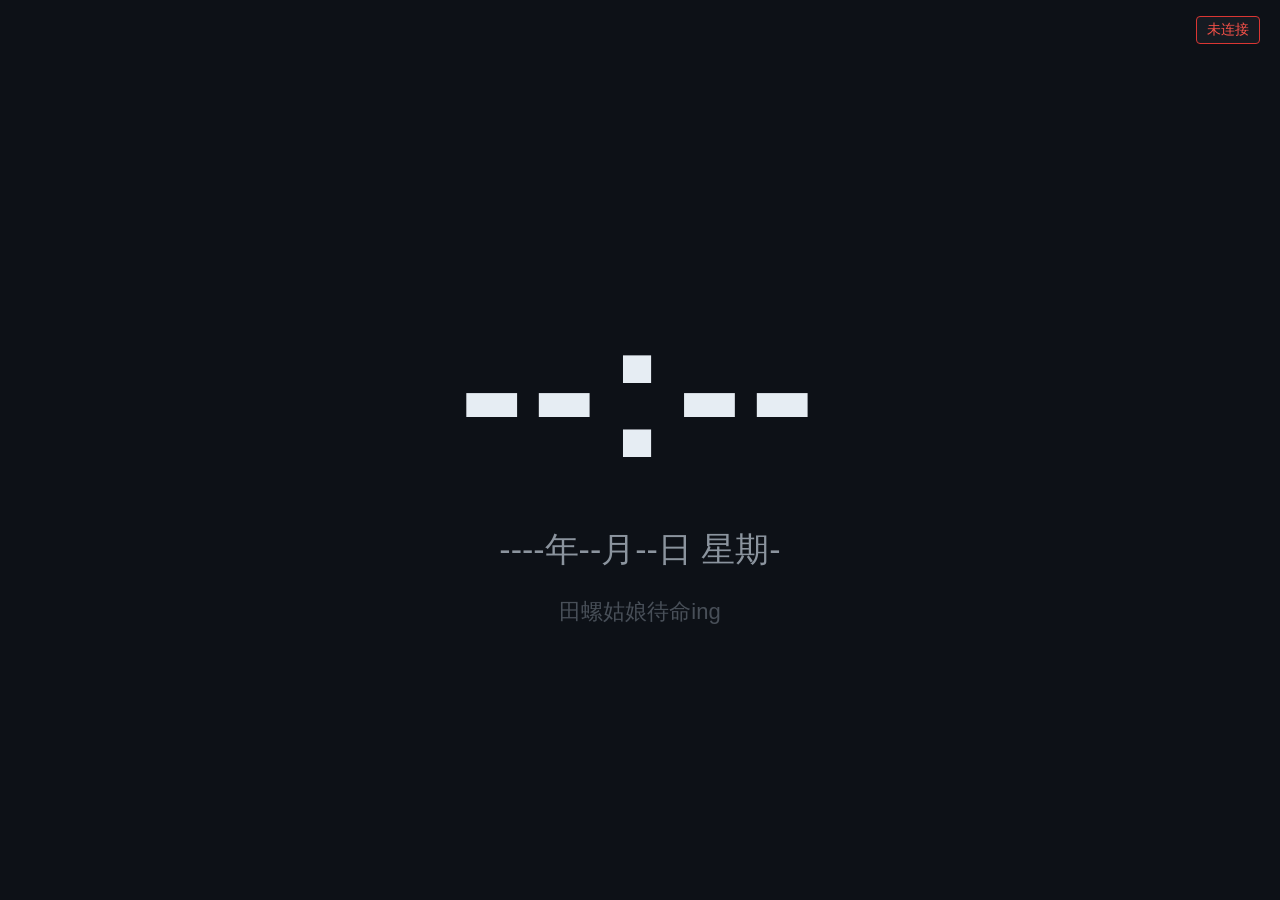
==== web/index.html @ 057d6fdc "fix(slots): 首次同步本地有页签时以本地为准发布——防假/旧快照覆盖真实状态（g版教训：测试快照曾冲掉kiosk 6槽变4槽）" ====
<!DOCTYPE html>
<html lang="zh-CN">
<head>
<meta charset="UTF-8">
<meta name="viewport" content="width=device-width, initial-scale=1.0">
<title>田螺姑娘</title>
<link rel="stylesheet" href="css/style.css?v=20261113h">
</head>
<body>
  <div id="status" class="badge badge-off">未连接</div>

  <!-- 待机时钟 -->
  <div id="view-clock" class="view">
    <div id="clock-time">--:--</div>
    <div id="clock-date">----年--月--日 星期-</div>
    <div id="clock-hint">田螺姑娘待命ing</div>
  </div>

  <!-- 卡片（fullscreen 或 banner 两种模式） -->
  <div id="view-card" class="view hidden">
    <div id="card-priority"></div>
    <div id="card-title"></div>
    <ul id="card-items"></ul>
  </div>

  <!-- 自定义网页（临时模态层，居中卡片；常驻页面请用 slot） -->
  <div id="view-html" class="view hidden">
    <div class="modal-mask"></div>
    <div class="temp-box">
      <iframe id="html-frame" sandbox="allow-scripts allow-same-origin" title="content"></iframe>
      <button id="temp-close" class="temp-close hidden" aria-label="关闭">×</button>
    </div>
  </div>

  <!-- 常驻页签 iframe 容器（slot 指令动态创建，各槽独立保活） -->
  <div id="slot-frames"></div>

  <!-- 图片（临时模态层，居中卡片） -->
  <div id="view-image" class="view hidden">
    <div class="modal-mask"></div>
    <div class="temp-box">
      <img id="image-img" alt="">
      <button id="temp-close-img" class="temp-close hidden" aria-label="关闭">×</button>
    </div>
  </div>

  <!-- 左侧页签栏（点按切换常驻槽） -->
  <div id="slot-bar" class="hidden">
    <div id="slot-list"></div>
  </div>

  <!-- 播报字幕条 -->
  <div id="speak-bar" class="hidden"><span id="speak-text"></span></div>

  <!-- 聆听提示条 -->
  <div id="listen-bar" class="hidden">🎙 我在听，请讲……<span id="listen-count"></span></div>

  <!-- 熄屏遮罩 -->
  <div id="off-overlay" class="hidden"></div>

  <script src="vendor/mqtt.min.js"></script>
  <script src="js/config.js"></script>
  <script src="js/app.js?v=20261113h"></script>
</body>
</html>
---- web/css/style.css ----
/* 田螺姑娘 kiosk 样式：弱机友好——无渐变动画开销、无图片资源、只用 transform/opacity */
* { margin: 0; padding: 0; box-sizing: border-box; }

html, body {
  width: 100%; height: 100%;
  background: #0d1117; color: #e6edf3;
  font-family: "PingFang SC", "Microsoft YaHei", "Noto Sans CJK SC", sans-serif;
  overflow: hidden;
  user-select: none;
}

.hidden { display: none !important; }

.view {
  position: absolute; inset: 0;
  display: flex; flex-direction: column;
  align-items: center; justify-content: center;
}

/* 连接徽标 */
.badge {
  position: absolute; top: 16px; right: 20px; z-index: 90;
  font-size: 14px; padding: 4px 10px; border-radius: 4px;
  color: #8b949e; background: #161b22; border: 1px solid #30363d;
}
.badge-on  { color: #3fb950; border-color: #238636; }
.badge-off { color: #f85149; border-color: #da3633; }

/* 待机时钟 */
#view-clock { gap: 24px; }
#clock-time { font-size: 200px; font-weight: 700; letter-spacing: 6px; font-variant-numeric: tabular-nums; }
#clock-date { font-size: 34px; color: #8b949e; }
#clock-hint { font-size: 22px; color: #484f58; }

/* 卡片 */
#view-card { background: #0d1117; padding: 60px; align-items: flex-start; }
#view-card.banner {
  inset: auto 0 0 0; height: 40%;
  background: #161b22; border-top: 4px solid #1f6feb;
  padding: 24px 40px; justify-content: flex-start;
}
#card-priority { display: none; }
#view-card.high #card-priority {
  display: block; font-size: 22px; color: #f85149; margin-bottom: 12px;
  font-weight: 700;
}
#card-title { font-size: 64px; font-weight: 700; margin-bottom: 36px; }
#view-card.banner #card-title { font-size: 36px; margin-bottom: 16px; }
#card-items { list-style: none; }
#card-items li {
  font-size: 40px; line-height: 1.9; color: #c9d1d9;
  padding-left: 36px; position: relative;
}
#card-items li::before { content: "◆"; position: absolute; left: 0; color: #1f6feb; }
#view-card.banner #card-items li { font-size: 26px; line-height: 1.7; }

/* 卡片上屏动效（只用 transform/opacity） */
#view-card:not(.hidden) #card-title,
#view-card:not(.hidden) #card-items li {
  animation: rise .25s ease-out both;
}
@keyframes rise { from { opacity: 0; transform: translateY(12px); } to { opacity: 1; transform: none; } }

/* 临时全屏层（card）盖在常驻槽之上；html/image 为模态卡片（见上方） */
#view-card { z-index: 50; }
#view-html, #view-image { z-index: 50; }

/* 常驻页签 iframe 容器：左侧留 110px 给页签栏 */
#slot-frames { position: absolute; left: 110px; right: 0; top: 0; bottom: 0; z-index: 1; }
.slot-frame { position: absolute; inset: 0; }
.slot-frame iframe { width: 100%; height: 100%; border: 0; background: #000; }

/* 左侧页签栏 */
#slot-bar {
  position: absolute; left: 0; top: 0; bottom: 0; width: 110px; z-index: 95;
  background: rgba(13,17,23,.95); border-right: 1px solid #30363d;
  display: flex;
}
#slot-list {
  display: flex; flex-direction: column; justify-content: center;
  gap: 18px; width: 100%; padding: 12px 8px;
}
.slot-btn {
  display: flex; flex-direction: column; align-items: center; gap: 6px;
  padding: 12px 4px; border-radius: 12px; cursor: pointer;
  background: #21262d; border: 1px solid #30363d; color: #8b949e;
  -webkit-tap-highlight-color: transparent;
}
.slot-btn .slot-icon { font-size: 36px; line-height: 1; }
.slot-btn .slot-label { font-size: 18px; }
.slot-btn.active { background: #1f6feb; border-color: #388bfd; color: #fff; }
.slot-btn:active { background: #30363d; }

/* 图片 */
#view-image img { max-width: 100%; max-height: 100%; object-fit: contain; }

/* 播报字幕条 */
#speak-bar {
  position: absolute; left: 0; right: 0; bottom: 60px; z-index: 80;
  text-align: center; font-size: 34px; color: #58a6ff;
  text-shadow: 0 2px 8px #000;
  animation: rise .2s ease-out both;
}

/* 聆听提示条 */
#listen-bar {
  position: absolute; left: 0; right: 0; bottom: 0; z-index: 80;
  text-align: center; font-size: 30px; padding: 20px;
  background: #161b22; border-top: 3px solid #3fb950;
  color: #3fb950;
}

/* 熄屏遮罩 */
#off-overlay { position: absolute; inset: 0; z-index: 100; background: #000; }

/* 临时模态层：半透明遮罩 + 居中卡片（2026-11-13 f 版）；X 贴卡片右上角，不再跟连接徽标抢屏幕角 */
#view-html:not(.hidden), #view-image:not(.hidden) {
  display: flex; align-items: center; justify-content: center;
  background: rgba(10, 12, 16, .78);
}
.modal-mask { position: absolute; inset: 0; }
.temp-box {
  position: relative; width: 76%; height: 78%;
  background: #0d1117; border-radius: 20px; overflow: hidden;
  box-shadow: 0 24px 90px rgba(0, 0, 0, .55); border: 1px solid #30363d;
}
.temp-box iframe { width: 100%; height: 100%; border: 0; background: #fff; display: block; }
.temp-box img    { width: 100%; height: 100%; object-fit: contain; background: #000; display: block; }
.temp-close {
  position: absolute; top: 14px; right: 14px; z-index: 6;
  width: 60px; height: 60px; border-radius: 50%;
  background: rgba(255, 255, 255, .14); color: #e6edf3;
  border: 2px solid rgba(255, 255, 255, .3);
  font-size: 34px; line-height: 1; cursor: pointer;
  display: flex; align-items: center; justify-content: center;
  -webkit-tap-highlight-color: transparent;
}
.temp-close:active { background: rgba(248, 81, 73, .55); }

/* 通知历史翻页条已移除，由左侧页签栏替代 */
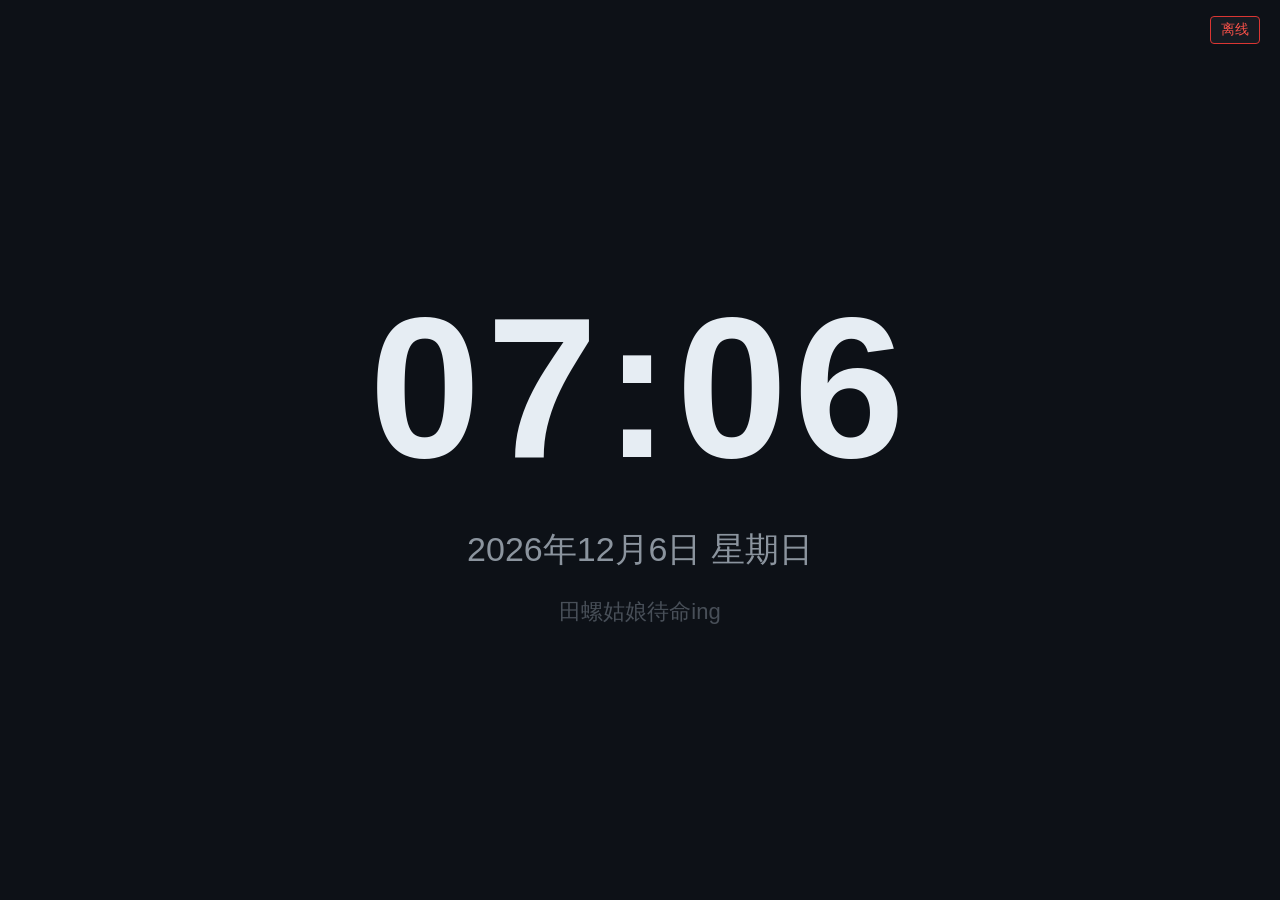
==== commit 06d9c0a8: "config.js 入仓固化（MQTT 迁本机后的实例配置，防 Dokploy 重建丢失）" ====
--- a/web/index.html
+++ b/web/index.html
@@ -4,7 +4,7 @@
 <meta charset="UTF-8">
 <meta name="viewport" content="width=device-width, initial-scale=1.0">
 <title>田螺姑娘</title>
-<link rel="stylesheet" href="css/style.css?v=20261113h">
+<link rel="stylesheet" href="css/style.css?v=20261119k">
 </head>
 <body>
   <div id="status" class="badge badge-off">未连接</div>
@@ -59,7 +59,7 @@
   <div id="off-overlay" class="hidden"></div>
 
   <script src="vendor/mqtt.min.js"></script>
-  <script src="js/config.js"></script>
-  <script src="js/app.js?v=20261113h"></script>
+  <script src="js/config.js?v=20261124"></script>
+  <script src="js/app.js?v=20261122ak"></script>
 </body>
 </html>
--- a/web/css/style.css
+++ b/web/css/style.css
@@ -138,3 +138,50 @@
 .temp-close:active { background: rgba(248, 81, 73, .55); }
 
 /* 通知历史翻页条已移除，由左侧页签栏替代 */
+
+/* ========== 移动端竖屏适配（2026-11-19）：tab 栏沉底横排，桌面不受影响 ========== */
+@media (max-width: 768px) {
+  /* 页签栏：左侧竖条 → 底部横条 */
+  #slot-bar {
+    left: 0; right: 0; top: auto; bottom: 0;
+    width: auto; height: 76px;
+    border-right: none; border-top: 1px solid #30363d;
+  }
+  #slot-list {
+    flex-direction: row; justify-content: flex-start;
+    gap: 8px; padding: 10px 12px;
+    overflow-x: auto; overflow-y: hidden;
+  }
+  .slot-btn {
+    flex-direction: row; gap: 6px;
+    padding: 10px 14px; flex-shrink: 0;
+  }
+  .slot-btn .slot-icon { font-size: 22px; }
+  .slot-btn .slot-label { font-size: 14px; white-space: nowrap; }
+
+  /* 内容区：让出底部 76px */
+  #slot-frames { left: 0; bottom: 76px; }
+
+  /* 待机时钟随屏缩放 */
+  #clock-time { font-size: clamp(84px, 24vw, 160px); }
+  #clock-date { font-size: 22px; }
+  #clock-hint { font-size: 15px; }
+
+  /* 卡片字号收紧 */
+  #view-card { padding: 28px 22px; }
+  #card-title { font-size: 34px; margin-bottom: 18px; }
+  #card-items li { font-size: 22px; line-height: 1.7; padding-left: 24px; }
+  #view-card.banner { height: 46%; padding: 16px 22px; }
+  #view-card.banner #card-title { font-size: 24px; }
+
+  /* 播报条 */
+  #speak-bar { bottom: 88px; font-size: 20px; }
+  #listen-bar { font-size: 18px; padding: 12px; }
+
+  /* 连接徽标 */
+  .badge { top: 10px; right: 12px; font-size: 12px; }
+
+  /* 模态卡片全屏化 */
+  .temp-box { width: 94%; height: 84%; }
+  .temp-close { width: 44px; height: 44px; font-size: 24px; }
+}
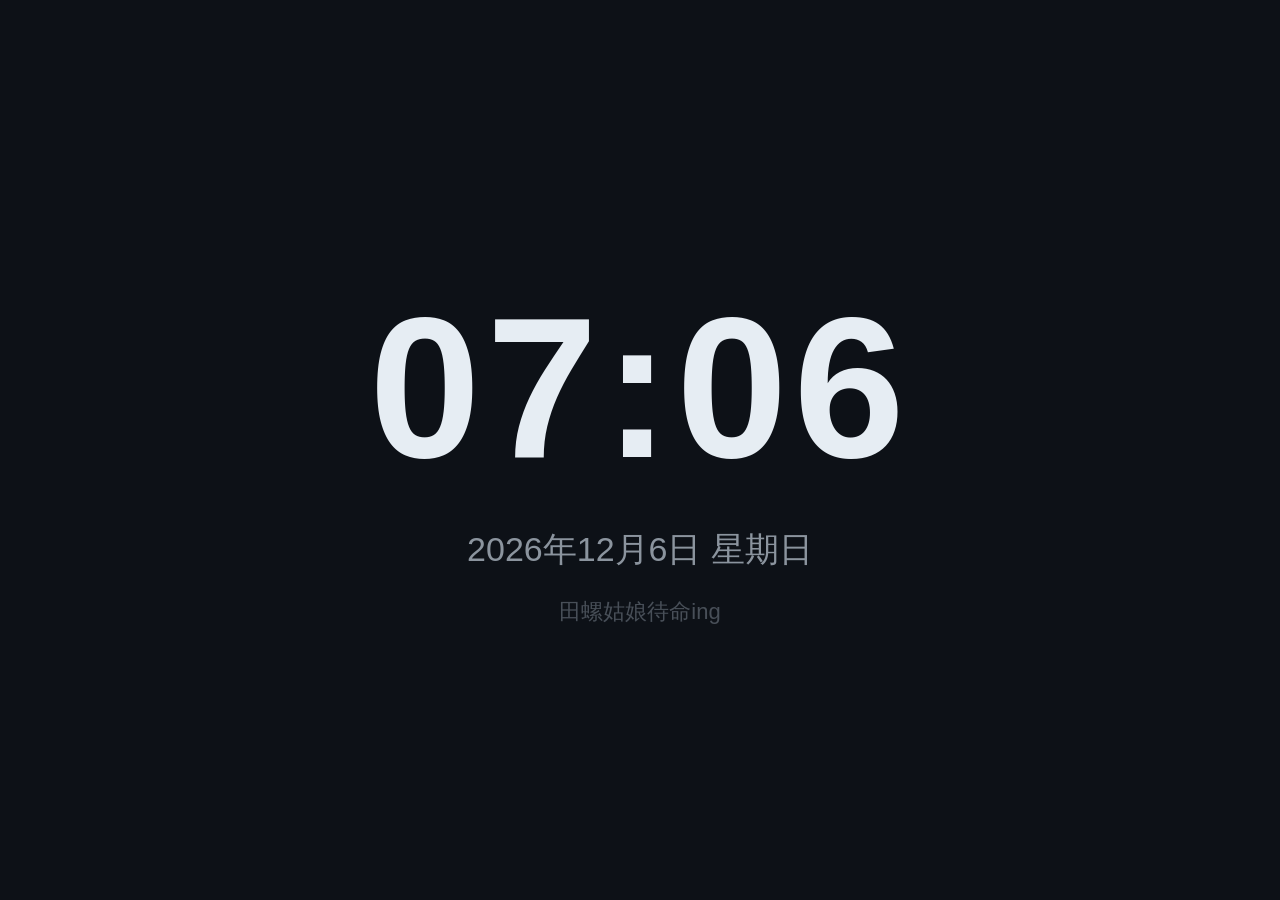
==== commit e1152322: "连接徽标从右上角悬浮改为页签栏底部固定，不再遮挡iframe内容" ====
--- a/web/index.html
+++ b/web/index.html
@@ -4,12 +4,10 @@
 <meta charset="UTF-8">
 <meta name="viewport" content="width=device-width, initial-scale=1.0">
 <title>田螺姑娘</title>
-<link rel="stylesheet" href="css/style.css?v=20261119k">
+<link rel="stylesheet" href="css/style.css?v=20261125b">
 </head>
 <body>
-  <div id="status" class="badge badge-off">未连接</div>
-
-  <!-- 待机时钟 -->
+<!-- 待机时钟 -->
   <div id="view-clock" class="view">
     <div id="clock-time">--:--</div>
     <div id="clock-date">----年--月--日 星期-</div>
@@ -44,9 +42,10 @@
     </div>
   </div>
 
-  <!-- 左侧页签栏（点按切换常驻槽） -->
+  <!-- 左侧页签栏（点按切换常驻槽）；连接徽标固定在栏底，不再悬浮遮挡内容 -->
   <div id="slot-bar" class="hidden">
     <div id="slot-list"></div>
+    <div id="status" class="badge badge-off">未连接</div>
   </div>
 
   <!-- 播报字幕条 -->
--- a/web/css/style.css
+++ b/web/css/style.css
@@ -17,10 +17,11 @@
   align-items: center; justify-content: center;
 }
 
-/* 连接徽标 */
+/* 连接徽标：固定在页签栏底部，不悬浮、不遮挡 iframe 内容 */
 .badge {
-  position: absolute; top: 16px; right: 20px; z-index: 90;
-  font-size: 14px; padding: 4px 10px; border-radius: 4px;
+  position: static; margin: 6px auto 10px;
+  font-size: 12px; padding: 4px 8px; border-radius: 4px;
+  white-space: nowrap; align-self: center;
   color: #8b949e; background: #161b22; border: 1px solid #30363d;
 }
 .badge-on  { color: #3fb950; border-color: #238636; }
@@ -74,11 +75,12 @@
 #slot-bar {
   position: absolute; left: 0; top: 0; bottom: 0; width: 110px; z-index: 95;
   background: rgba(13,17,23,.95); border-right: 1px solid #30363d;
-  display: flex;
+  display: flex; flex-direction: column;
 }
 #slot-list {
-  display: flex; flex-direction: column; justify-content: center;
-  gap: 18px; width: 100%; padding: 12px 8px;
+  display: flex; flex-direction: column; justify-content: flex-start;
+  gap: 12px; width: 100%; padding: 12px 8px; flex: 1;
+  overflow-y: auto; overflow-x: hidden;
 }
 .slot-btn {
   display: flex; flex-direction: column; align-items: center; gap: 6px;
@@ -178,8 +180,8 @@
   #speak-bar { bottom: 88px; font-size: 20px; }
   #listen-bar { font-size: 18px; padding: 12px; }
 
-  /* 连接徽标 */
-  .badge { top: 10px; right: 12px; font-size: 12px; }
+  /* 连接徽标：手机底栏空间有限，不显示 */
+  .badge { display: none; }
 
   /* 模态卡片全屏化 */
   .temp-box { width: 94%; height: 84%; }
